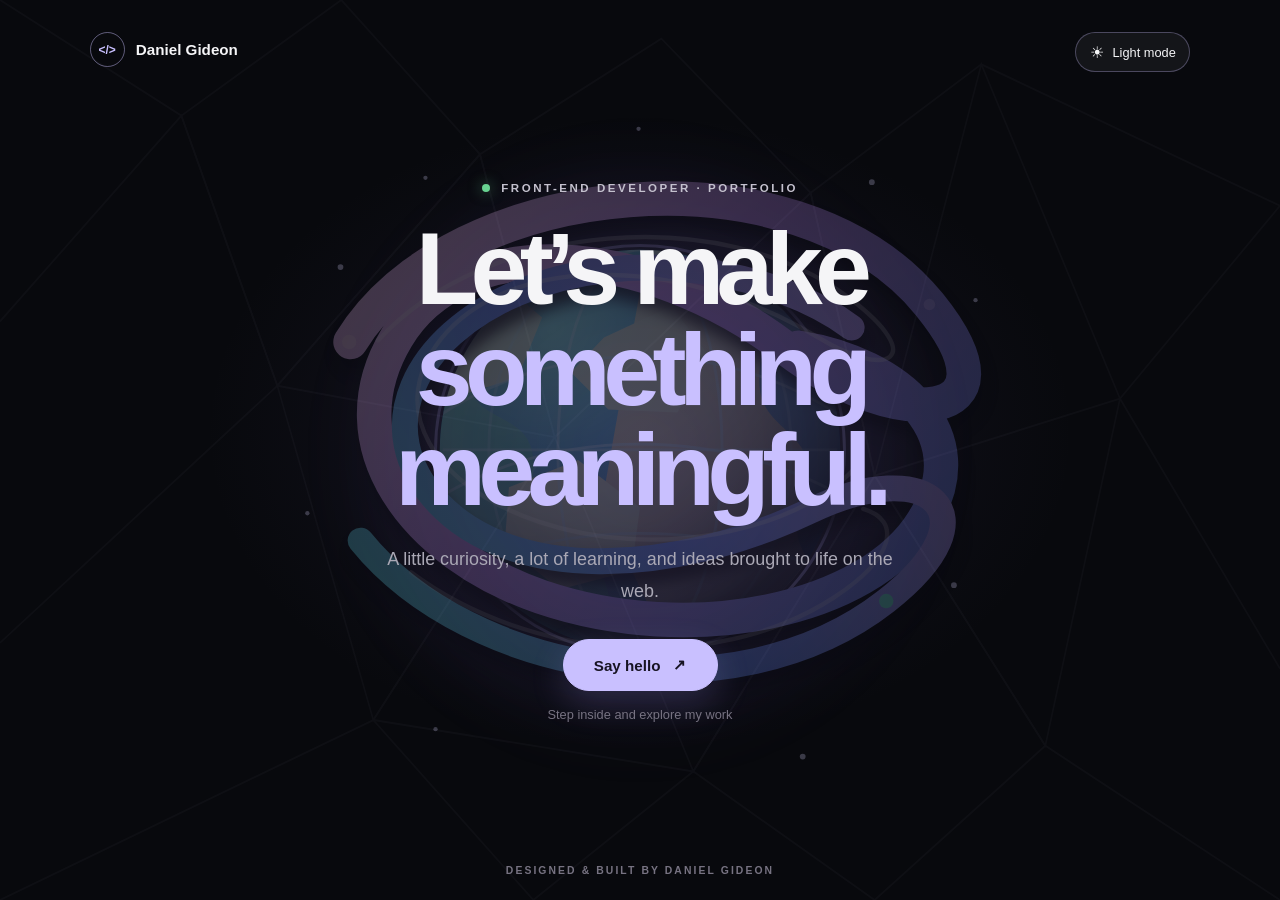
==== index.html @ 0d471f46 "Prepare portfolio for GitHub Pages Co-authored-by: Copilot <223556219+Copilot@users.noreply.github.c" ====
<!DOCTYPE html>
<html lang="en">
<head>
    <meta charset="UTF-8">
    <meta name="viewport" content="width=device-width, initial-scale=1.0">
    <meta http-equiv="refresh" content="0; url=Working%20Files/index.html">
    <title>Daniel Gideon | Portfolio</title>
</head>
<body>
    <p>
        Opening the portfolio...
        <a href="Working%20Files/index.html">Continue to Daniel Gideon's portfolio</a>
    </p>
    <script>
        window.location.replace("Working%20Files/index.html");
    </script>
</body>
</html>
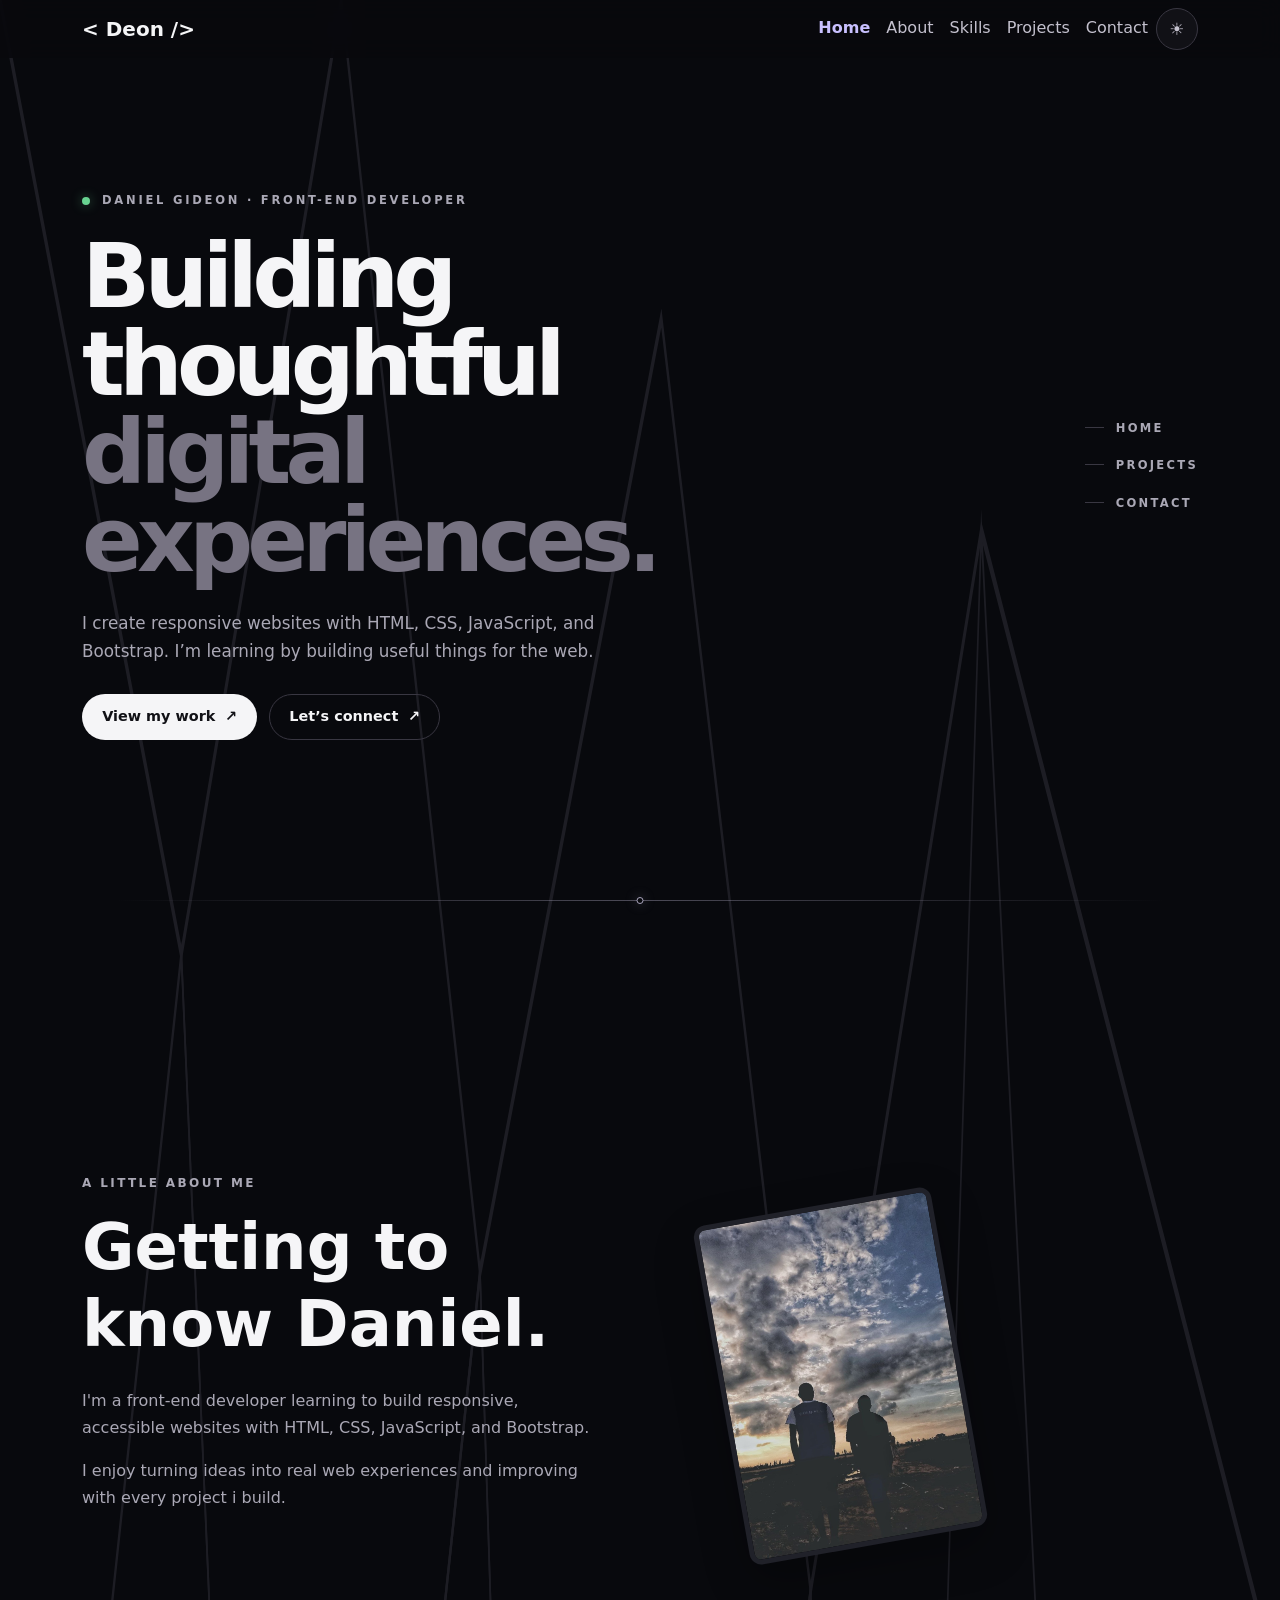
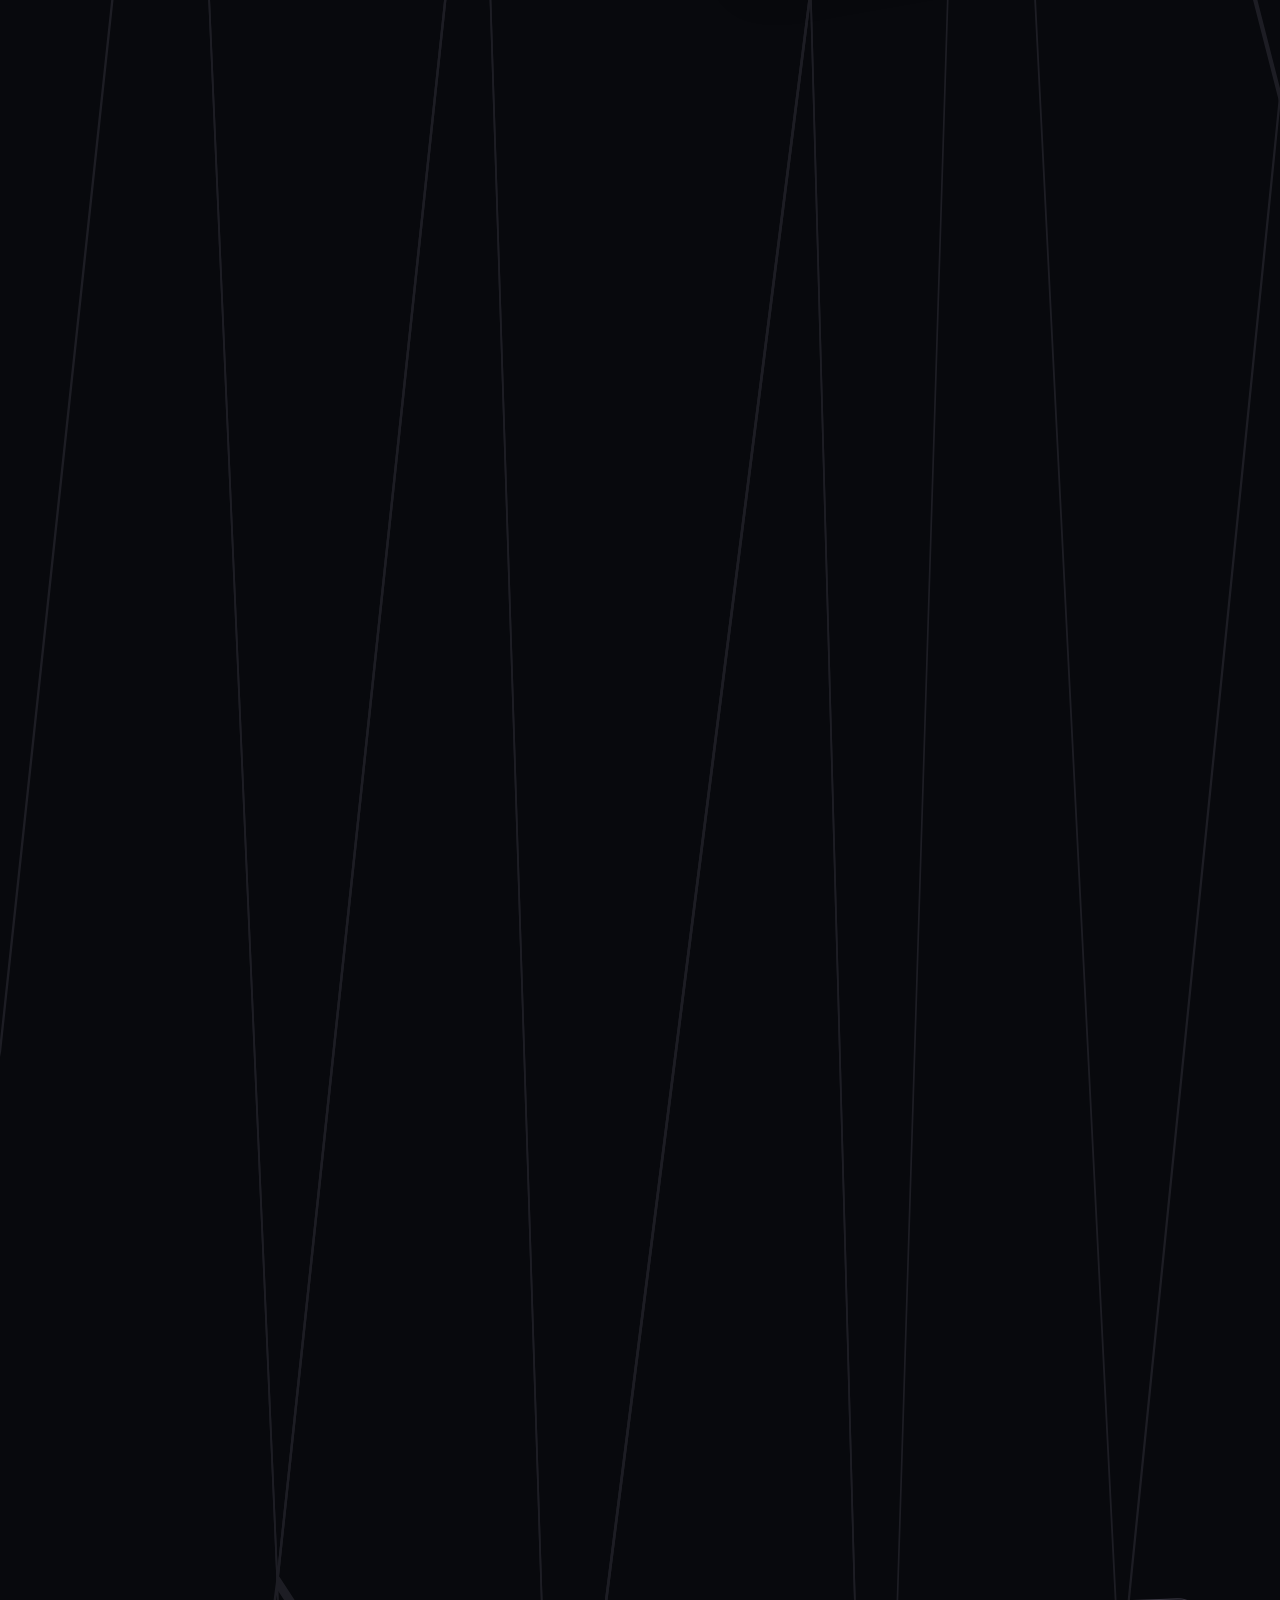
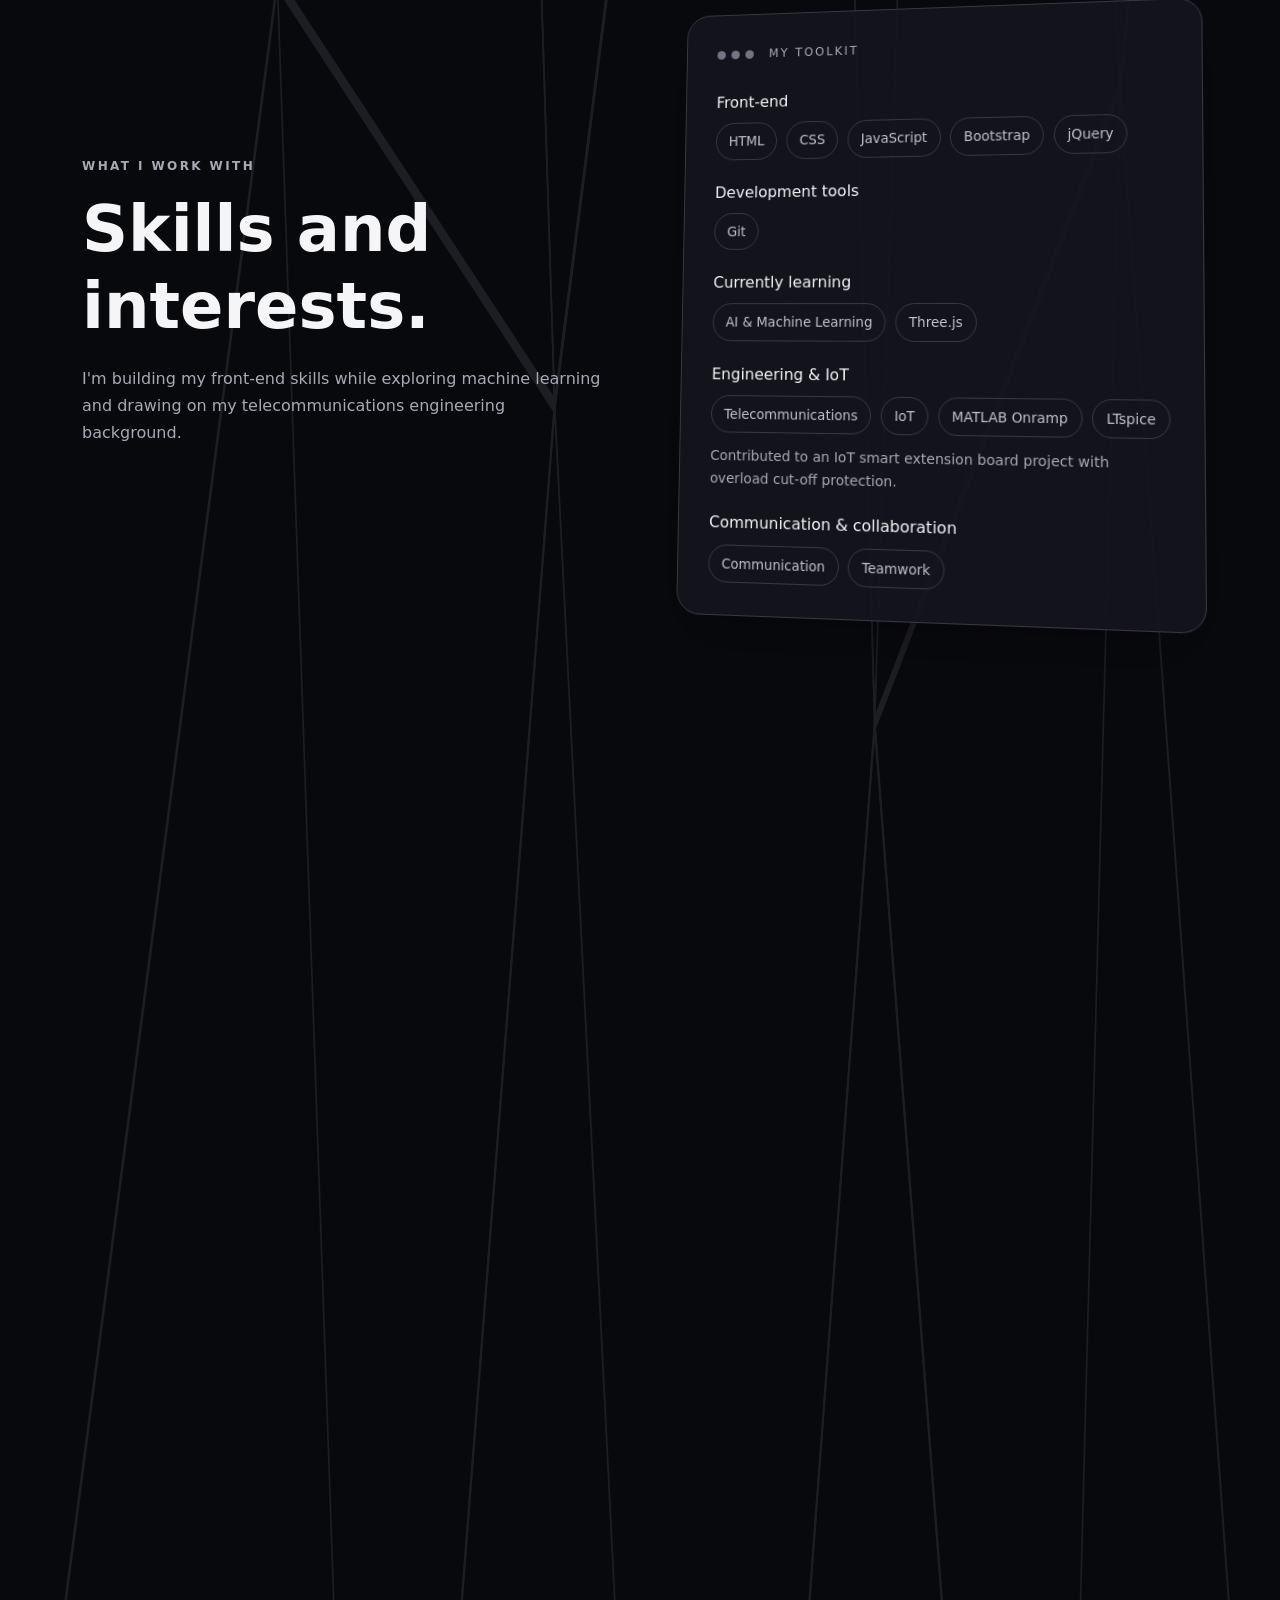
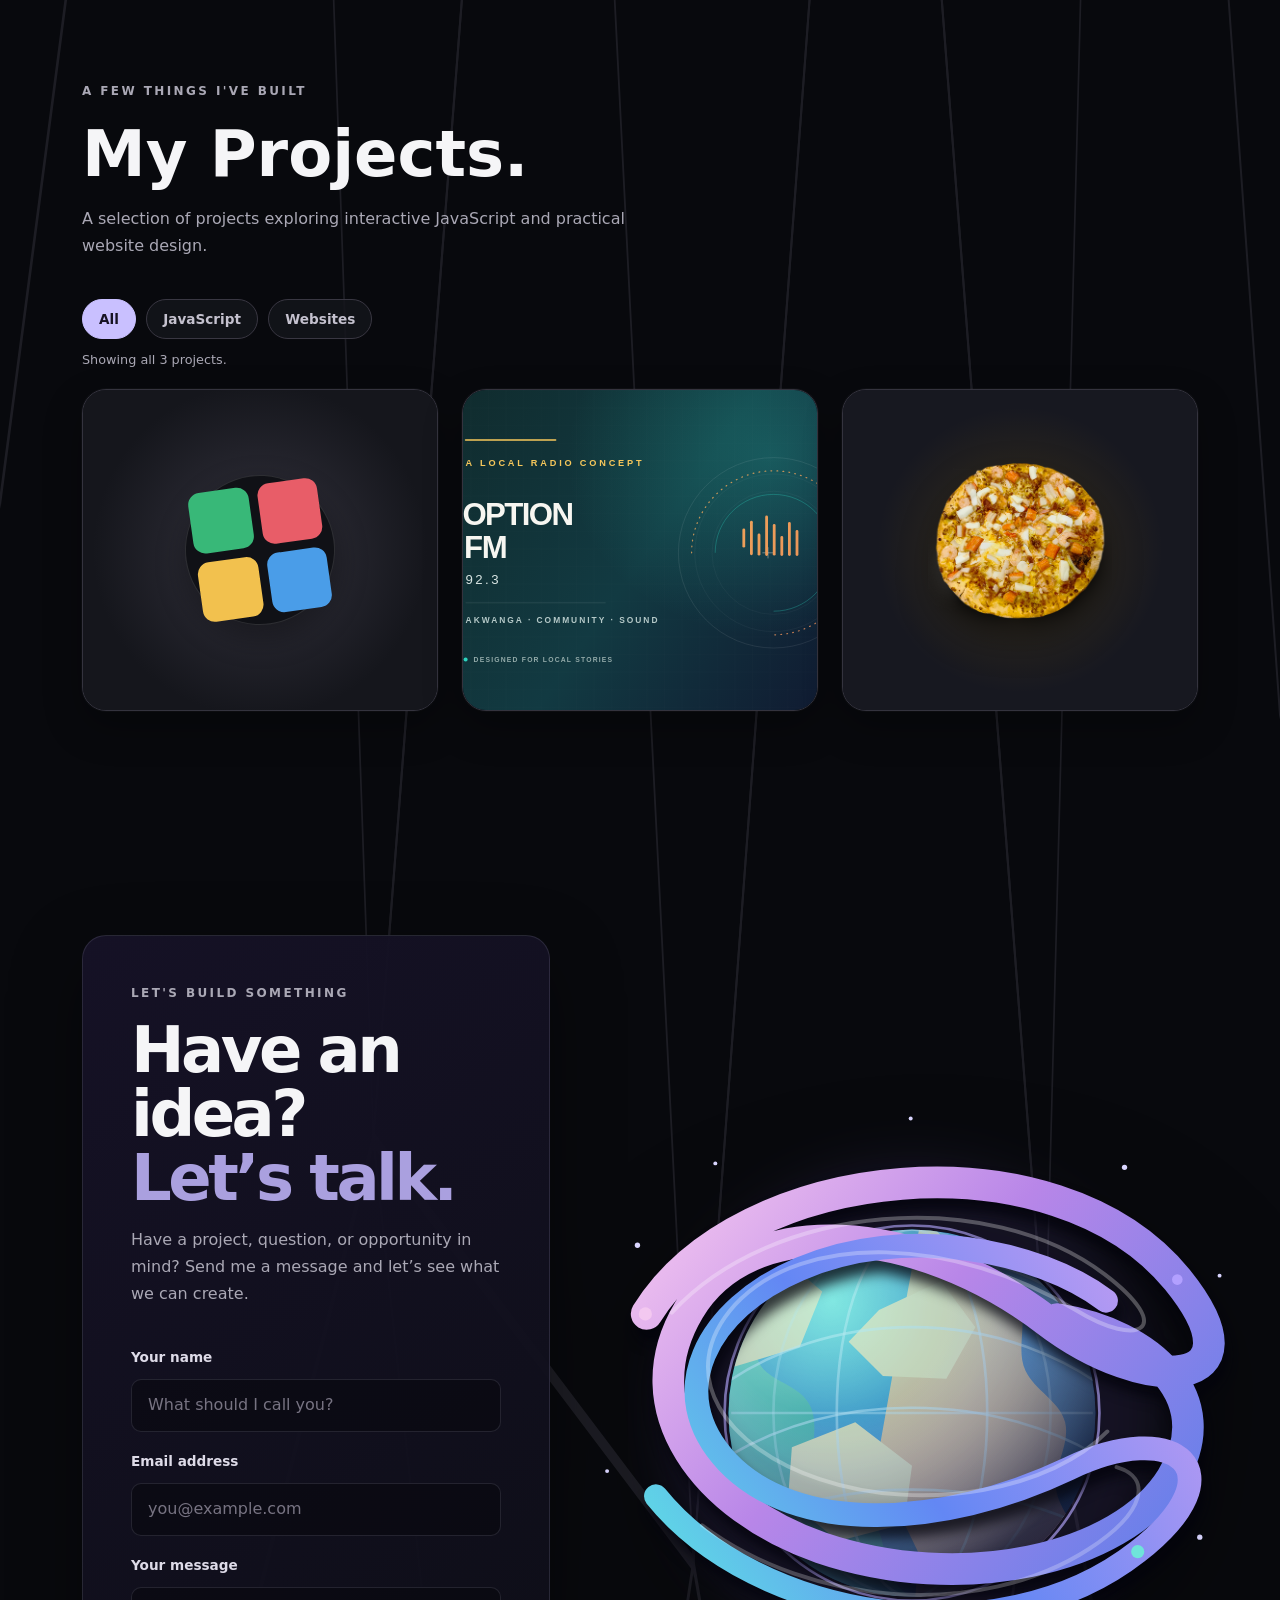
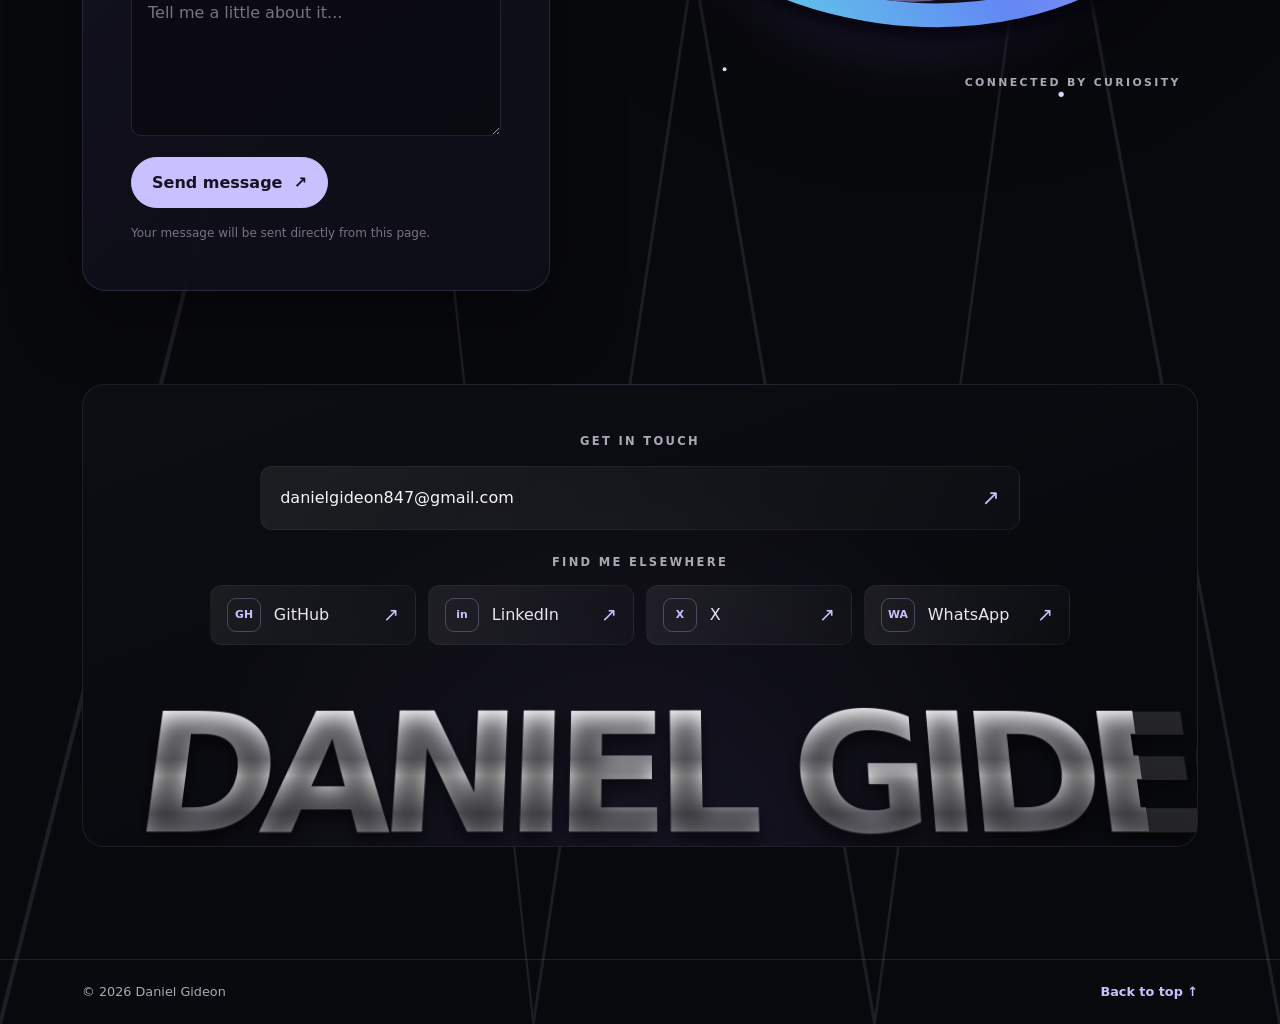
==== commit 742ffbc2: "Update portfolio animations and layout Co-authored-by: Copilot <223556219+Copilot@users.noreply.gith" ====
--- a/index.html
+++ b/index.html
@@ -3,16 +3,16 @@
 <head>
     <meta charset="UTF-8">
     <meta name="viewport" content="width=device-width, initial-scale=1.0">
-    <meta http-equiv="refresh" content="0; url=Working%20Files/index.html">
+    <meta http-equiv="refresh" content="0; url=Working%20Files/portfolio.html">
     <title>Daniel Gideon | Portfolio</title>
 </head>
 <body>
     <p>
         Opening the portfolio...
-        <a href="Working%20Files/index.html">Continue to Daniel Gideon's portfolio</a>
+        <a href="Working%20Files/portfolio.html">Continue to Daniel Gideon's portfolio</a>
     </p>
     <script>
-        window.location.replace("Working%20Files/index.html");
+        window.location.replace("Working%20Files/portfolio.html");
     </script>
 </body>
 </html>
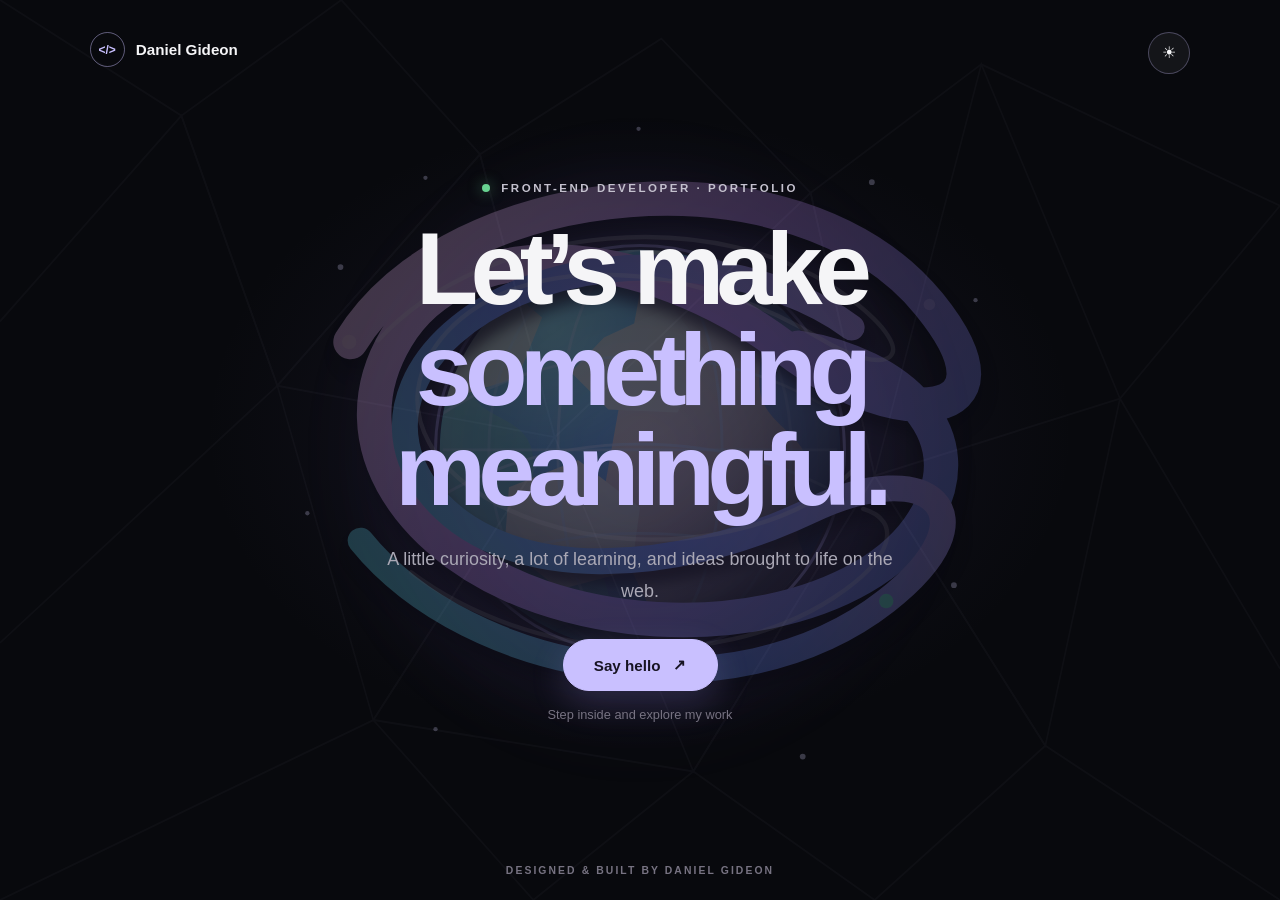
==== commit 910b0207: "Restore welcome page as portfolio entry Co-authored-by: Copilot <223556219+Copilot@users.noreply.git" ====
--- a/index.html
+++ b/index.html
@@ -3,16 +3,59 @@
 <head>
     <meta charset="UTF-8">
     <meta name="viewport" content="width=device-width, initial-scale=1.0">
-    <meta http-equiv="refresh" content="0; url=Working%20Files/portfolio.html">
-    <title>Daniel Gideon | Portfolio</title>
+    <meta name="theme-color" content="#08090d">
+    <meta
+        name="description"
+        content="Welcome to the portfolio of Daniel Gideon, a front-end developer."
+    >
+    <title>Welcome | Daniel Gideon</title>
+    <link rel="stylesheet" href="Working%20Files/welcome.css">
 </head>
 <body>
-    <p>
-        Opening the portfolio...
-        <a href="Working%20Files/portfolio.html">Continue to Daniel Gideon's portfolio</a>
-    </p>
-    <script>
-        window.location.replace("Working%20Files/portfolio.html");
-    </script>
+    <main class="welcome-stage">
+        <a class="welcome-brand" href="index.html" aria-label="Daniel Gideon home">
+            <span class="brand-mark">&lt;/&gt;</span>
+            <span>Daniel Gideon</span>
+        </a>
+        <button
+            class="welcome-theme-toggle"
+            id="welcome-theme-toggle"
+            type="button"
+            aria-label="Switch to light mode"
+            aria-pressed="false"
+        >
+            <span class="welcome-theme-icon" aria-hidden="true">☀</span>
+        </button>
+
+        <div class="welcome-glow" aria-hidden="true"></div>
+        <img
+            class="welcome-globe"
+            src="Images/contact-globe.svg"
+            alt=""
+            aria-hidden="true"
+        >
+
+        <section class="welcome-content" aria-labelledby="welcome-title">
+            <p class="welcome-eyebrow">
+                <span class="welcome-status"></span>
+                FRONT-END DEVELOPER · PORTFOLIO
+            </p>
+            <h1 id="welcome-title">
+                Let’s make<br>
+                <span>something meaningful.</span>
+            </h1>
+            <p class="welcome-description">
+                A little curiosity, a lot of learning, and ideas brought to life on the web.
+            </p>
+            <a class="welcome-cta" id="enter-portfolio" href="Working%20Files/portfolio.html">
+                Say hello
+                <span class="cta-arrow" aria-hidden="true">↗</span>
+            </a>
+            <p class="welcome-hint">Step inside and explore my work</p>
+        </section>
+
+        <p class="welcome-footer">DESIGNED &amp; BUILT BY DANIEL GIDEON</p>
+    </main>
+    <script src="Working%20Files/welcome.js"></script>
 </body>
 </html>
